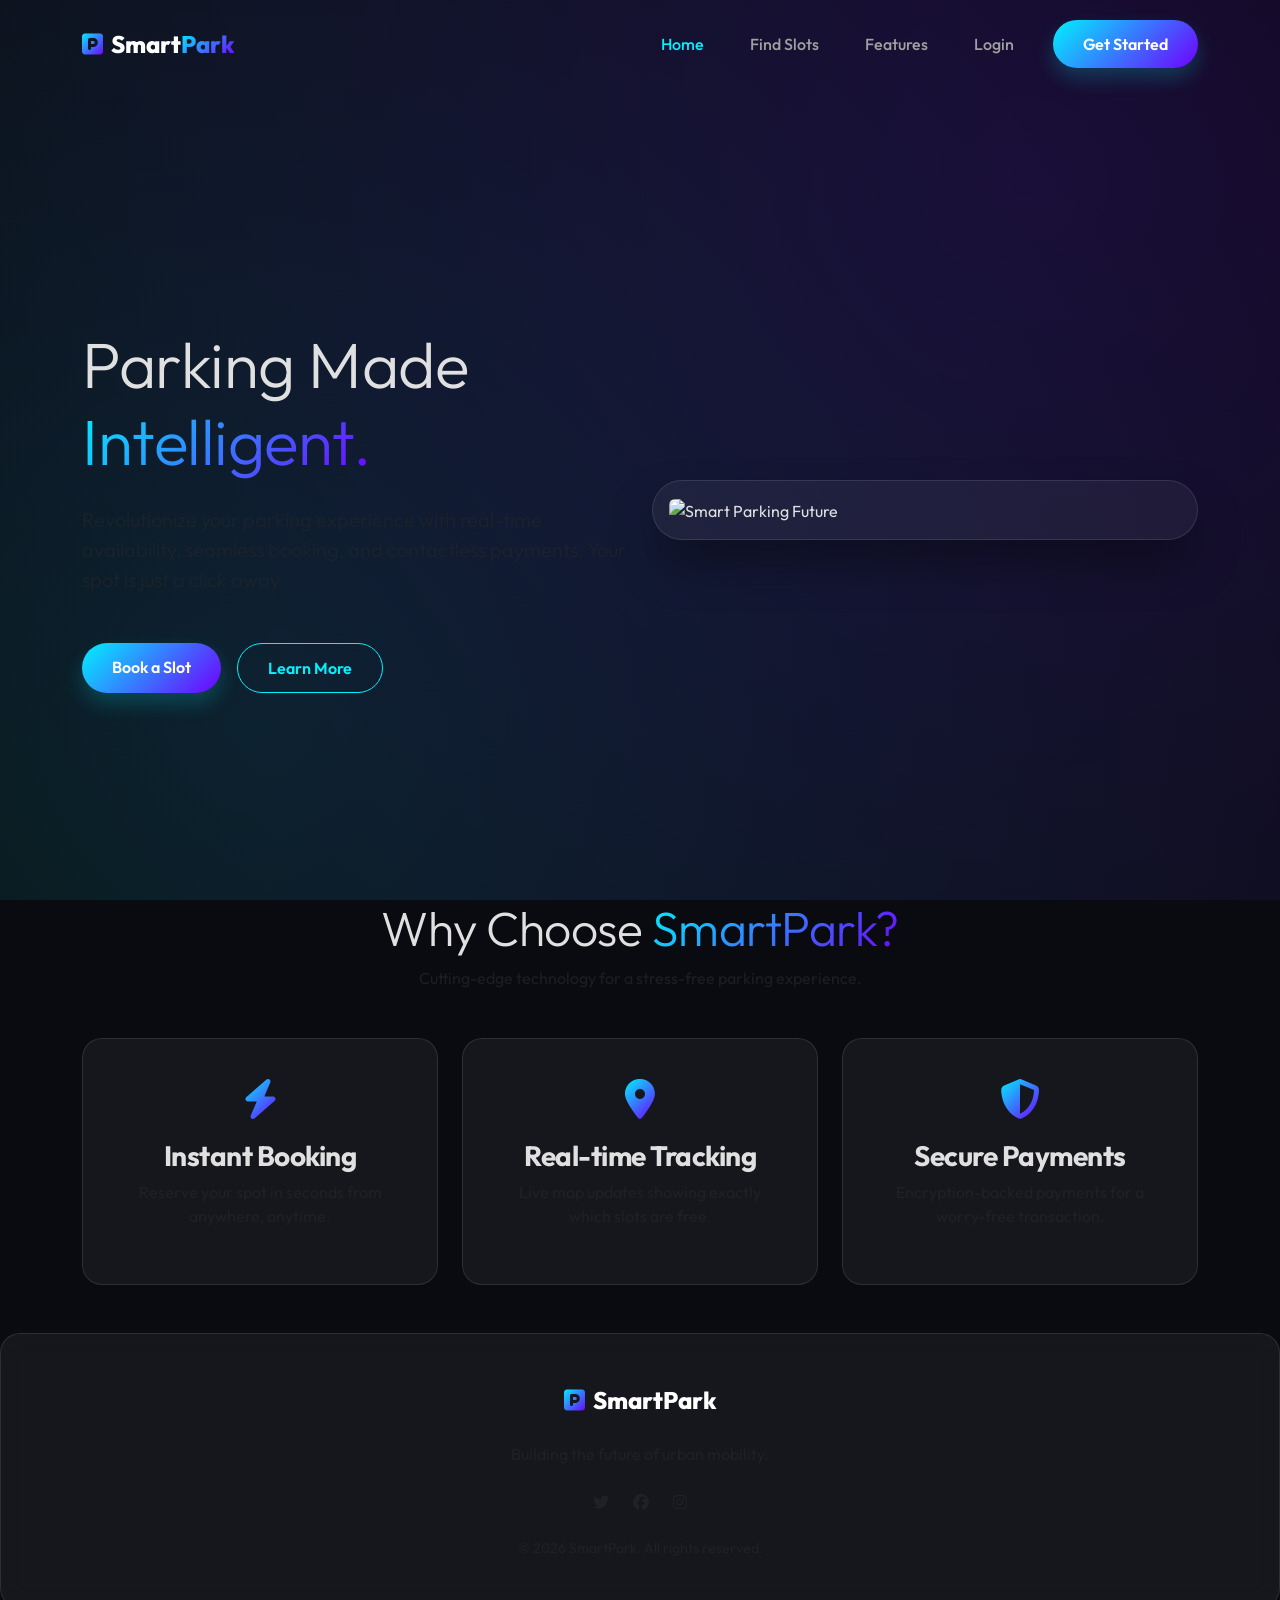
==== index.html @ c04c40f6 "first commit" ====
<!DOCTYPE html>
<html lang="en">
<head>
    <meta charset="UTF-8">
    <meta name="viewport" content="width=device-width, initial-scale=1.0">
    <title>SmartPark | Future of Urban Parking</title>
    <meta name="description" content="Experience the next generation of smart parking. Book, track, and pay for parking slots in real-time.">
    <!-- Bootstrap 5 CSS -->
    <link href="https://cdn.jsdelivr.net/npm/bootstrap@5.3.0/dist/css/bootstrap.min.css" rel="stylesheet">
    <!-- Font Awesome -->
    <link rel="stylesheet" href="https://cdnjs.cloudflare.com/ajax/libs/font-awesome/6.4.0/css/all.min.css">
    <!-- Custom CSS -->
    <link rel="stylesheet" href="assets/css/style.css">
</head>
<body>

    <!-- Navbar -->
    <nav class="navbar navbar-expand-lg fixed-top">
        <div class="container">
            <a class="navbar-brand" href="index.html">
                <i class="fas fa-parking text-gradient me-2"></i>Smart<span class="text-gradient">Park</span>
            </a>
            <button class="navbar-toggler" type="button" data-bs-toggle="collapse" data-bs-target="#navbarNav">
                <span class="navbar-toggler-icon"></span>
            </button>
            <div class="collapse navbar-collapse" id="navbarNav">
                <ul class="navbar-nav ms-auto align-items-center">
                    <li class="nav-item"><a class="nav-link active" href="index.html">Home</a></li>
                    <li class="nav-item"><a class="nav-link" href="slots.html">Find Slots</a></li>
                    <li class="nav-item"><a class="nav-link" href="#features">Features</a></li>
                    <li class="nav-item"><a class="nav-link" href="auth.html">Login</a></li>
                    <li class="nav-item ms-lg-3">
                        <a href="auth.html" class="btn btn-primary-custom">Get Started</a>
                    </li>
                </ul>
            </div>
        </div>
    </nav>

    <!-- Hero Section -->
    <section class="hero d-flex align-items-center">
        <div class="container">
            <div class="row align-items-center">
                <div class="col-lg-6 fade-in">
                    <h1 class="display-3 mb-4">Parking Made <span class="text-gradient">Intelligent.</span></h1>
                    <p class="lead text-muted mb-5">Revolutionize your parking experience with real-time availability, seamless booking, and contactless payments. Your spot is just a click away.</p>
                    <div class="d-flex gap-3">
                        <a href="slots.html" class="btn btn-primary-custom">Book a Slot</a>
                        <a href="#features" class="btn btn-outline-custom">Learn More</a>
                    </div>
                </div>
                <div class="col-lg-6 mt-5 mt-lg-0 fade-in" style="animation-delay: 0.2s;">
                    <div class="hero-img-container glass p-3">
                        <img src="assets/img/hero-bg.png" alt="Smart Parking Future" class="img-fluid rounded">
                    </div>
                </div>
            </div>
        </div>
    </section>

    <!-- Features Section -->
    <section id="features" class="py-100">
        <div class="container">
            <div class="text-center mb-5 fade-in">
                <h2 class="display-5">Why Choose <span class="text-gradient">SmartPark?</span></h2>
                <p class="text-muted">Cutting-edge technology for a stress-free parking experience.</p>
            </div>
            <div class="row g-4">
                <div class="col-md-4 fade-in" style="animation-delay: 0.1s;">
                    <div class="glass feature-card glass-hover text-center">
                        <i class="fas fa-bolt feature-icon"></i>
                        <h3>Instant Booking</h3>
                        <p class="text-muted">Reserve your spot in seconds from anywhere, anytime.</p>
                    </div>
                </div>
                <div class="col-md-4 fade-in" style="animation-delay: 0.2s;">
                    <div class="glass feature-card glass-hover text-center">
                        <i class="fas fa-map-marker-alt feature-icon"></i>
                        <h3>Real-time Tracking</h3>
                        <p class="text-muted">Live map updates showing exactly which slots are free.</p>
                    </div>
                </div>
                <div class="col-md-4 fade-in" style="animation-delay: 0.3s;">
                    <div class="glass feature-card glass-hover text-center">
                        <i class="fas fa-shield-alt feature-icon"></i>
                        <h3>Secure Payments</h3>
                        <p class="text-muted">Encryption-backed payments for a worry-free transaction.</p>
                    </div>
                </div>
            </div>
        </div>
    </section>

    <!-- Footer -->
    <footer class="py-5 glass mt-5">
        <div class="container text-center">
            <a class="navbar-brand mb-4 d-block" href="#">
                <i class="fas fa-parking text-gradient me-2"></i>SmartPark
            </a>
            <p class="text-muted mb-4">Building the future of urban mobility.</p>
            <div class="d-flex justify-content-center gap-4 mb-4">
                <a href="#" class="text-muted"><i class="fab fa-twitter"></i></a>
                <a href="#" class="text-muted"><i class="fab fa-facebook"></i></a>
                <a href="#" class="text-muted"><i class="fab fa-instagram"></i></a>
            </div>
            <p class="text-muted small mb-0">&copy; 2026 SmartPark. All rights reserved.</p>
        </div>
    </footer>

    <!-- Bootstrap JS -->
    <script src="https://cdn.jsdelivr.net/npm/bootstrap@5.3.0/dist/js/bootstrap.bundle.min.js"></script>
    <script>
        window.addEventListener('scroll', function() {
            if (window.scrollY > 50) {
                document.querySelector('.navbar').classList.add('scrolled');
            } else {
                document.querySelector('.navbar').classList.remove('scrolled');
            }
        });
    </script>
</body>
</html>
---- assets/css/style.css ----
@import url('https://fonts.googleapis.com/css2?family=Outfit:wght@300;400;600;700&display=swap');

:root {
    --primary: #00f2ff;
    --secondary: #7000ff;
    --dark: #0a0b10;
    --card-bg: rgba(255, 255, 255, 0.05);
    --glass-border: rgba(255, 255, 255, 0.1);
    --text-main: #e0e0e0;
    --text-muted: #a0a0a0;
    --accent-gradient: linear-gradient(135deg, var(--primary), var(--secondary));
    --transition: all 0.3s cubic-bezier(0.4, 0, 0.2, 1);
}

body {
    background-color: var(--dark);
    color: var(--text-main);
    font-family: 'Outfit', sans-serif;
    overflow-x: hidden;
}

/* Glassmorphism */
.glass {
    background: var(--card-bg);
    backdrop-filter: blur(12px);
    -webkit-backdrop-filter: blur(12px);
    border: 1px solid var(--glass-border);
    border-radius: 20px;
}

.glass-hover:hover {
    background: rgba(255, 255, 255, 0.08);
    border-color: rgba(255, 255, 255, 0.2);
    transform: translateY(-5px);
}

/* Typography */
h1, h2, h3, h4, h5 {
    font-weight: 700;
    letter-spacing: -0.5px;
}

.text-gradient {
    background: var(--accent-gradient);
    -webkit-background-clip: text;
    -webkit-text-fill-color: transparent;
}

/* Buttons */
.btn-primary-custom {
    background: var(--accent-gradient);
    border: none;
    padding: 12px 30px;
    border-radius: 50px;
    color: white;
    font-weight: 600;
    transition: var(--transition);
    box-shadow: 0 10px 20px rgba(0, 242, 255, 0.2);
}

.btn-primary-custom:hover {
    transform: scale(1.05);
    box-shadow: 0 15px 30px rgba(112, 0, 255, 0.3);
    color: white;
}

.btn-outline-custom {
    background: transparent;
    border: 1px solid var(--primary);
    padding: 12px 30px;
    border-radius: 50px;
    color: var(--primary);
    font-weight: 600;
    transition: var(--transition);
}

.btn-outline-custom:hover {
    background: var(--primary);
    color: var(--dark);
}

/* Navbar */
.navbar {
    padding: 20px 0;
    transition: var(--transition);
    z-index: 1000;
}

.navbar.scrolled {
    padding: 15px 0;
    background: rgba(10, 11, 16, 0.8);
    backdrop-filter: blur(10px);
}

.navbar-brand {
    font-size: 1.5rem;
    font-weight: 800;
    color: white !important;
}

.nav-link {
    color: var(--text-muted) !important;
    font-weight: 500;
    margin: 0 15px;
    transition: var(--transition);
}

.nav-link:hover, .nav-link.active {
    color: var(--primary) !important;
}

/* Hero Section */
.hero {
    min-height: 100vh;
    padding-top: 120px;
    background: radial-gradient(circle at 80% 20%, rgba(112, 0, 255, 0.15), transparent),
                radial-gradient(circle at 20% 80%, rgba(0, 242, 255, 0.1), transparent);
    position: relative;
}

.hero-img-container {
    position: relative;
    border-radius: 30px;
    overflow: hidden;
    box-shadow: 0 25px 50px -12px rgba(0, 0, 0, 0.5);
}

.hero-img-container img {
    width: 100%;
    transition: transform 0.5s ease;
}

.hero-img-container:hover img {
    transform: scale(1.05);
}

/* Feature Cards */
.feature-card {
    padding: 40px;
    height: 100%;
    transition: var(--transition);
}

.feature-icon {
    font-size: 2.5rem;
    margin-bottom: 20px;
    background: var(--accent-gradient);
    -webkit-background-clip: text;
    -webkit-text-fill-color: transparent;
}

/* Parking Slots */
.slot-grid {
    display: grid;
    grid-template-columns: repeat(auto-fill, minmax(100px, 1fr));
    gap: 20px;
    padding: 30px;
}

.slot {
    aspect-ratio: 1/1;
    display: flex;
    flex-direction: column;
    align-items: center;
    justify-content: center;
    cursor: pointer;
    transition: var(--transition);
}

.slot i {
    font-size: 1.5rem;
    margin-bottom: 5px;
}

.slot.available {
    border: 1px solid #00ff88;
    color: #00ff88;
}

.slot.available:hover {
    background: rgba(0, 255, 136, 0.1);
}

.slot.occupied {
    border: 1px solid #ff4b4b;
    color: #ff4b4b;
    opacity: 0.5;
    cursor: not-allowed;
}

.slot.reserved {
    border: 1px solid #ffaa00;
    color: #ffaa00;
}

.slot.selected {
    background: var(--accent-gradient);
    border: none;
    color: white;
    transform: scale(1.1);
    box-shadow: 0 0 20px var(--primary);
}

/* Forms */
.auth-container {
    min-height: 100vh;
    display: flex;
    align-items: center;
    justify-content: center;
    background: radial-gradient(circle at center, rgba(112, 0, 255, 0.1), transparent);
}

.form-control-custom {
    background: rgba(255, 255, 255, 0.05);
    border: 1px solid var(--glass-border);
    border-radius: 12px;
    padding: 12px 20px;
    color: white;
    transition: var(--transition);
}

.form-control-custom:focus {
    background: rgba(255, 255, 255, 0.08);
    border-color: var(--primary);
    box-shadow: 0 0 0 0.25rem rgba(0, 242, 255, 0.1);
    color: white;
    outline: none;
}

/* Animations */
@keyframes fadeIn {
    from { opacity: 0; transform: translateY(20px); }
    to { opacity: 1; transform: translateY(0); }
}

.fade-in {
    animation: fadeIn 0.8s ease forwards;
}
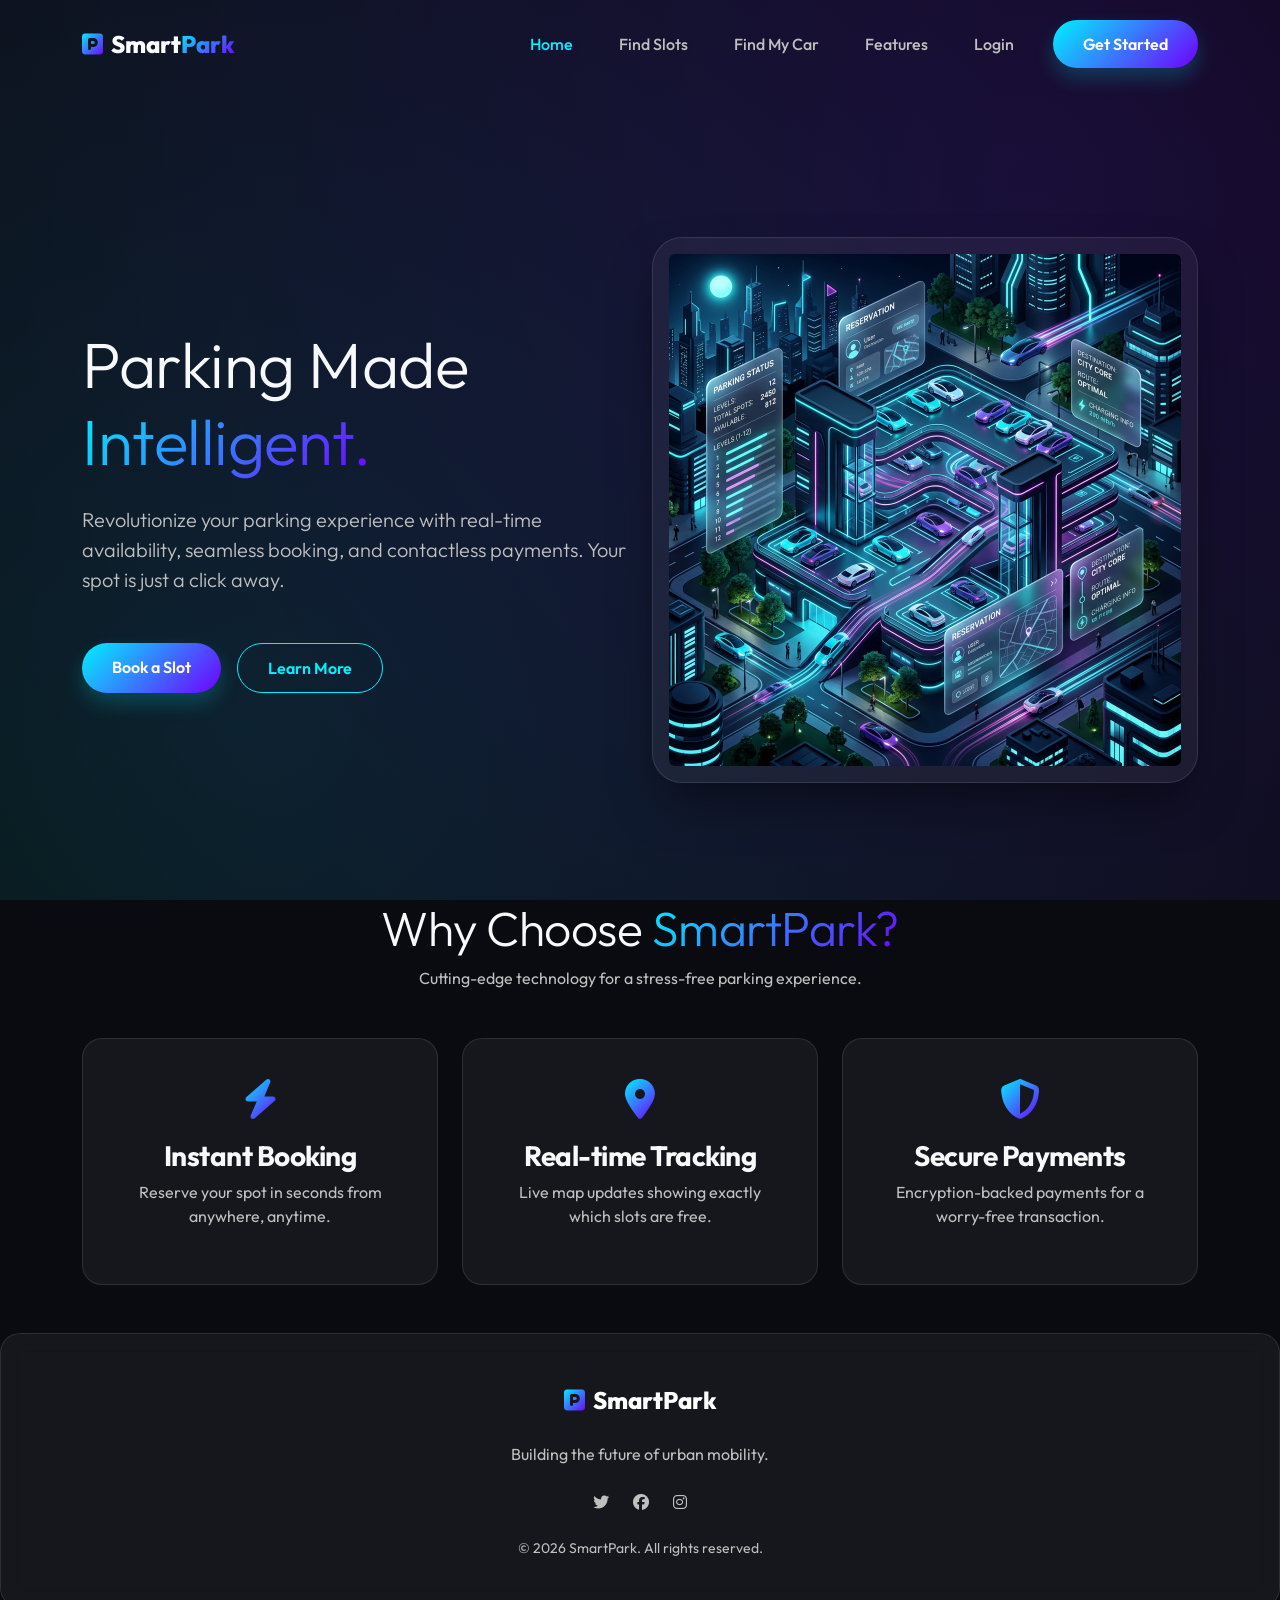
==== commit 3dfe19c2: "first" ====
--- a/index.html
+++ b/index.html
@@ -24,12 +24,13 @@
                 <span class="navbar-toggler-icon"></span>
             </button>
             <div class="collapse navbar-collapse" id="navbarNav">
-                <ul class="navbar-nav ms-auto align-items-center">
+                <ul class="navbar-nav ms-auto align-items-center" id="nav-links">
                     <li class="nav-item"><a class="nav-link active" href="index.html">Home</a></li>
                     <li class="nav-item"><a class="nav-link" href="slots.html">Find Slots</a></li>
+                    <li class="nav-item"><a class="nav-link" href="find_car.html">Find My Car</a></li>
                     <li class="nav-item"><a class="nav-link" href="#features">Features</a></li>
-                    <li class="nav-item"><a class="nav-link" href="auth.html">Login</a></li>
-                    <li class="nav-item ms-lg-3">
+                    <li class="nav-item" id="auth-link"><a class="nav-link" href="auth.html">Login</a></li>
+                    <li class="nav-item ms-lg-3" id="cta-link">
                         <a href="auth.html" class="btn btn-primary-custom">Get Started</a>
                     </li>
                 </ul>
@@ -117,6 +118,25 @@
                 document.querySelector('.navbar').classList.remove('scrolled');
             }
         });
+
+        async function checkAuth() {
+            const resp = await fetch('api/auth.php?action=check');
+            const user = await resp.json();
+            
+            if (user.logged_in) {
+                const authLink = document.getElementById('auth-link');
+                const ctaLink = document.getElementById('cta-link');
+                
+                authLink.innerHTML = `<a class="nav-link" href="history.html">My Bookings</a>`;
+                ctaLink.innerHTML = `<a href="api/auth.php?action=logout" class="btn btn-outline-custom">Logout</a>`;
+                
+                if (user.role === 'Admin') {
+                    const nav = document.getElementById('nav-links');
+                    nav.insertAdjacentHTML('afterbegin', `<li class="nav-item"><a class="nav-link text-warning" href="admin/dashboard.php">Admin Panel</a></li>`);
+                }
+            }
+        }
+        checkAuth();
     </script>
 </body>
 </html>
--- a/assets/css/style.css
+++ b/assets/css/style.css
@@ -6,8 +6,8 @@
     --dark: #0a0b10;
     --card-bg: rgba(255, 255, 255, 0.05);
     --glass-border: rgba(255, 255, 255, 0.1);
-    --text-main: #e0e0e0;
-    --text-muted: #a0a0a0;
+    --text-main: #f8f9fa;
+    --text-muted: #c0c0c0;
     --accent-gradient: linear-gradient(135deg, var(--primary), var(--secondary));
     --transition: all 0.3s cubic-bezier(0.4, 0, 0.2, 1);
 }
@@ -40,6 +40,10 @@
     letter-spacing: -0.5px;
 }
 
+.text-muted {
+    color: var(--text-muted) !important;
+}
+
 .text-gradient {
     background: var(--accent-gradient);
     -webkit-background-clip: text;
@@ -236,3 +240,62 @@
 .fade-in {
     animation: fadeIn 0.8s ease forwards;
 }
+
+/* New UI Enhancements */
+.ticket-qr {
+    background: white;
+    padding: 20px;
+    border-radius: 15px;
+    display: inline-block;
+    margin: 20px 0;
+}
+
+.stats-card {
+    border-left: 4px solid var(--primary);
+    transition: var(--transition);
+}
+
+.stats-card:hover {
+    border-left-width: 8px;
+    background: rgba(255, 255, 255, 0.08);
+}
+
+.slot.motorcycle i {
+    transform: rotate(-15deg);
+}
+
+.slot .price-tag {
+    font-size: 0.7rem;
+    opacity: 0.8;
+    margin-top: 5px;
+}
+
+.floor-btn {
+    padding: 10px 20px;
+    border-radius: 10px;
+    border: 1px solid var(--glass-border);
+    background: transparent;
+    color: var(--text-muted);
+    transition: var(--transition);
+}
+
+.floor-btn.active {
+    background: var(--accent-gradient);
+    color: white;
+    border: none;
+}
+
+/* Modal Styling */
+.modal-content.glass {
+    background: rgba(15, 16, 25, 0.95);
+    border: 1px solid var(--glass-border);
+    backdrop-filter: blur(20px);
+}
+
+.modal-header {
+    border-bottom: 1px solid var(--glass-border);
+}
+
+.modal-footer {
+    border-top: 1px solid var(--glass-border);
+}
